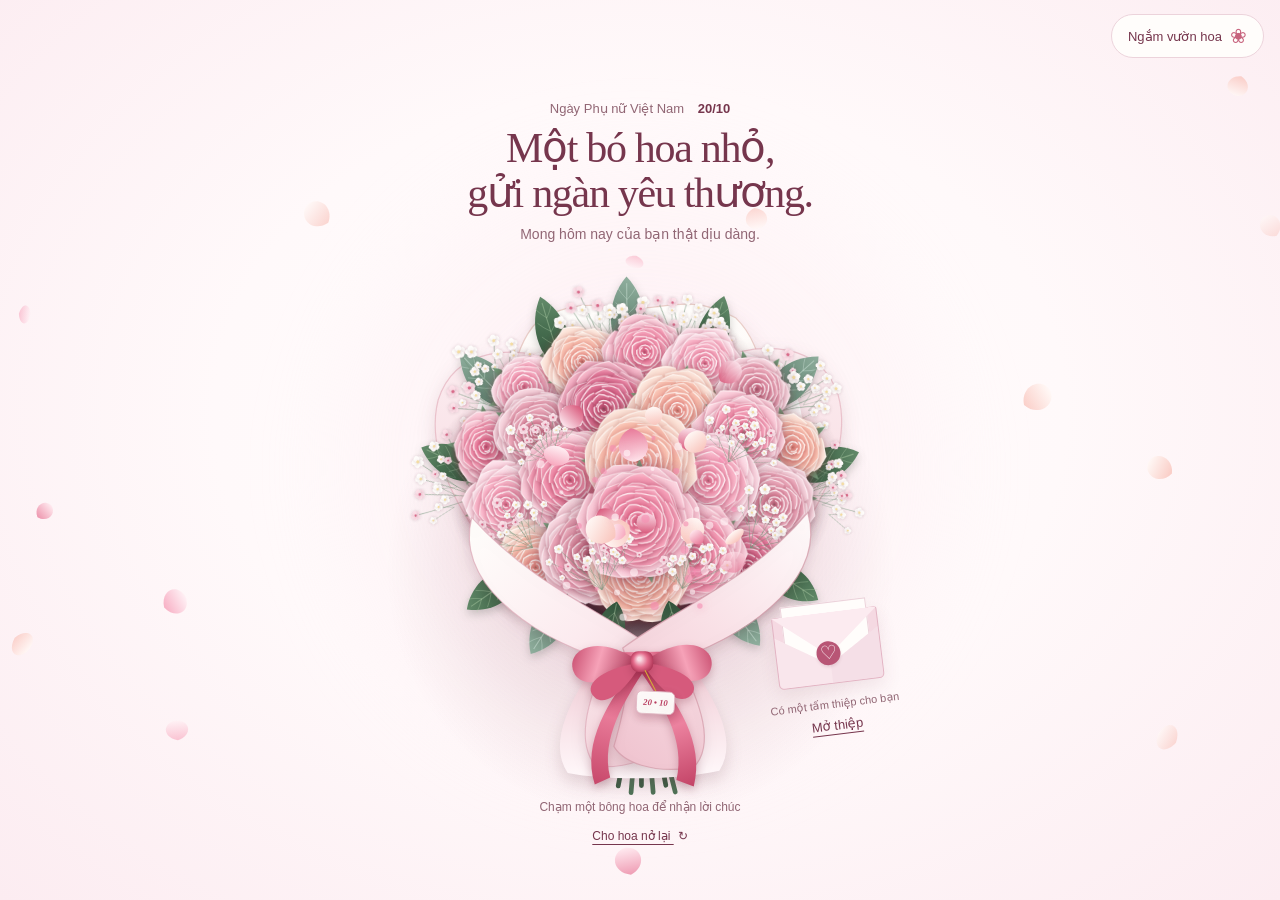
==== index.html @ e723fa94 "Web 20/10 tặng bạn: vườn hoa + thiệp + album chờ ảnh" ====
<!DOCTYPE html>
<html lang="vi">
<head>
  <meta charset="UTF-8">
  <meta name="viewport" content="width=device-width, initial-scale=1.0">
  <meta name="theme-color" content="#fff8fa">
  <meta name="description" content="Một bó hoa và tấm thiệp nhỏ, gửi những lời chúc dịu dàng nhân ngày Phụ nữ Việt Nam 20/10.">
  <title>Một bó hoa dành tặng bạn · 20/10</title>
  <link rel="stylesheet" href="./style.css">
  <script src="./script.js" defer></script>
  <script src="./card.js" defer></script>
  <script src="./album.js" defer></script>
</head>
<body>
  <main>
    <a class="garden-link" href="./garden.html">Ngắm vườn hoa <span aria-hidden="true">❀</span></a>
    <canvas id="ambientPetalsCanvas" aria-hidden="true"></canvas>
    <header class="greeting">
      <p class="occasion">Ngày Phụ nữ Việt Nam <span>20/10</span></p>
      <h1>Một bó hoa nhỏ,<br>gửi ngàn yêu thương.</h1>
      <p class="greeting-caption">Mong hôm nay của bạn thật dịu dàng.</p>
    </header>

    <div class="gift-layout">
      <section class="scene-column" aria-label="Hoa và những lời chúc 20/10">


        <div class="gift-visuals">
          <div class="bouquet-composition">
            <div id="bouquetStageWrapper" role="button" tabindex="0"
              aria-label="Bó hoa hồng. Nhấn Enter để nhận lời chúc; dùng phím mũi tên để chọn bông hoa."
              aria-describedby="bouquetHint">
              <canvas id="bouquetCanvas" aria-hidden="true"></canvas>
            </div>
            <button class="envelope-button" id="openCard" type="button" aria-haspopup="dialog" aria-controls="greetingCard" aria-expanded="false" hidden>
              <span class="envelope" aria-hidden="true"><span class="envelope-letter">Gửi bạn</span><span class="envelope-seal">♡</span></span>
              <span class="envelope-caption">Có một tấm thiệp cho bạn</span>
              <span class="envelope-action">Mở thiệp</span>
            </button>
          </div>

        </div>

        <footer class="scene-footer">
          <p id="bouquetHint" class="bouquet-hint">Chạm một bông hoa để nhận lời chúc</p>
          <p id="roseWish" class="rose-wish" role="status" aria-live="polite" aria-atomic="true"></p>
          <button class="text-button" id="replayBloom" type="button">Cho hoa nở lại <span aria-hidden="true">↻</span></button>
        </footer>
      </section>

      <dialog id="greetingCard" class="card-dialog" aria-labelledby="cardTitle">
        <div class="letter-paper">
          <button class="close-button" id="closeCard" type="button" aria-label="Đóng thiệp">×</button>
          <div id="cardReading">
            <div class="letter-date" aria-label="Ngày 20 tháng 10"><span>20</span><span class="date-stem" aria-hidden="true"></span><span>10</span></div>
            <p class="letter-recipient">Gửi <span id="cardRecipient">Bạn</span>,</p>
            <h2 id="cardTitle">Chúc bạn một ngày<br>thật nhiều yêu thương.</h2>
            <div class="letter-flower" aria-hidden="true">❀</div>
            <p id="cardMessage" class="letter-message"></p>
            <div class="letter-signoff"><p>Với thật nhiều thương mến,</p><p id="cardSender" class="letter-signature"></p></div>
            <div class="letter-fold" aria-hidden="true"></div>
            <div class="letter-actions"><button id="viewAlbum" class="text-button" type="button" aria-controls="memoryAlbum">Xem album kỷ niệm <span aria-hidden="true">♡</span></button><button id="editCard" class="text-button" type="button">Viết lời chúc riêng <span aria-hidden="true">✎</span></button></div>
          </div>
          <form id="cardEditor" hidden>
            <p class="editor-intro">Một tấm thiệp mang lời của bạn.</p>
            <h2 id="editorTitle" class="editor-title">Viết chút yêu thương</h2>
            <label for="recipientInput">Gửi đến</label>
            <input id="recipientInput" name="recipient" maxlength="60" required autocomplete="off">
            <label for="messageInput">Lời chúc 20/10</label>
            <textarea id="messageInput" name="message" rows="7" maxlength="1500" required></textarea>
            <label for="senderInput">Người gửi</label>
            <input id="senderInput" name="sender" maxlength="60" required autocomplete="off">
            <p class="editor-hint">Lời chúc được lưu trên trình duyệt này.</p>
            <div class="editor-actions"><button class="primary-button" type="submit">Lưu lời chúc</button><button class="text-button" id="cancelEdit" type="button">Hủy</button></div>
          </form>
          <p id="cardStatus" class="card-status" role="status" aria-live="polite"></p>
        </div>
      </dialog>
    </div>
    <section id="memoryAlbum" class="memory-album" aria-labelledby="albumTitle" hidden>
      <header class="album-heading">
        <p class="album-note">Một chút kỷ niệm, dành riêng cho bạn</p>
        <h2 id="albumTitle">Những khoảnh khắc thương yêu</h2>
        <button id="toggleAlbum" class="text-button" type="button" aria-expanded="false" aria-controls="albumPhotos">Xòe album <span aria-hidden="true">♡</span></button>
        <button id="editAlbum" class="text-button" type="button" aria-expanded="false" aria-controls="albumPhotos">Thay ảnh <span aria-hidden="true">✎</span></button>
      </header>
      <p id="albumEditHint" class="album-edit-hint" hidden>Chọn ảnh từ thiết bị của bạn, tối đa 20 MB mỗi ảnh. Ảnh được lưu trên trình duyệt này, không tự gửi sang thiết bị khác.</p>
      <p id="albumStatus" class="album-status" role="status" aria-live="polite" aria-atomic="true"></p>
      <div id="albumPhotos" class="album-photos">
        <figure class="portrait-card album-card">
          <div class="portrait-photo"><img src="./assets/portrait-placeholder.webp" alt="Ảnh kỷ niệm thứ nhất của người nhận thiệp" width="768" height="1024" decoding="async"></div>
          <figcaption><span class="portrait-dedication">Một nụ cười thật tươi.</span><span class="portrait-date">Khoảnh khắc đáng nhớ</span></figcaption>
          <div class="photo-actions" hidden>
            <button class="text-button change-photo" type="button" aria-label="Đổi ảnh thứ nhất">Đổi ảnh</button>
            <button class="text-button reset-photo" type="button" aria-label="Khôi phục ảnh thứ nhất" disabled>Ảnh ban đầu</button>
            <input class="photo-input" type="file" accept="image/*" aria-label="Chọn ảnh thứ nhất" hidden>
          </div>
        </figure>
        <figure class="portrait-card album-card">
          <div class="portrait-photo"><img src="./assets/portrait-placeholder.webp" alt="Ảnh kỷ niệm thứ hai của người nhận thiệp" width="768" height="1024" decoding="async" loading="lazy"></div>
          <figcaption><span class="portrait-dedication">Ngày vui bên nhau.</span><span class="portrait-date">20 tháng 10</span></figcaption>
          <div class="photo-actions" hidden>
            <button class="text-button change-photo" type="button" aria-label="Đổi ảnh thứ hai">Đổi ảnh</button>
            <button class="text-button reset-photo" type="button" aria-label="Khôi phục ảnh thứ hai" disabled>Ảnh ban đầu</button>
            <input class="photo-input" type="file" accept="image/*" aria-label="Chọn ảnh thứ hai" hidden>
          </div>
        </figure>
        <figure class="portrait-card album-card">
          <div class="portrait-photo"><img src="./assets/portrait-placeholder.webp" alt="Ảnh kỷ niệm thứ ba của người nhận thiệp" width="768" height="1024" decoding="async" loading="lazy"></div>
          <figcaption><span class="portrait-dedication">Kỷ niệm của chúng ta.</span><span class="portrait-date">Những ngày thật vui</span></figcaption>
          <div class="photo-actions" hidden>
            <button class="text-button change-photo" type="button" aria-label="Đổi ảnh thứ ba">Đổi ảnh</button>
            <button class="text-button reset-photo" type="button" aria-label="Khôi phục ảnh thứ ba" disabled>Ảnh ban đầu</button>
            <input class="photo-input" type="file" accept="image/*" aria-label="Chọn ảnh thứ ba" hidden>
          </div>
        </figure>
        <figure class="portrait-card album-card">
          <div class="portrait-photo"><img src="./assets/portrait-placeholder.webp" alt="Ảnh kỷ niệm thứ tư của người nhận thiệp" width="768" height="1024" decoding="async" loading="lazy"></div>
          <figcaption><span class="portrait-dedication">Mong bạn luôn rạng rỡ.</span><span class="portrait-date">Hôm nay và cả mai sau</span></figcaption>
          <div class="photo-actions" hidden>
            <button class="text-button change-photo" type="button" aria-label="Đổi ảnh thứ tư">Đổi ảnh</button>
            <button class="text-button reset-photo" type="button" aria-label="Khôi phục ảnh thứ tư" disabled>Ảnh ban đầu</button>
            <input class="photo-input" type="file" accept="image/*" aria-label="Chọn ảnh thứ tư" hidden>
          </div>
        </figure>
      </div>
      <p class="album-footnote">Có những điều nhỏ, nhớ lại vẫn thấy vui.</p>
    </section>
    <noscript><p class="noscript-message">Bật JavaScript để ngắm hoa nở và mở thiệp 20/10 nhé.</p></noscript>
  </main>
</body>
</html>
---- style.css ----
:root {
  --paper: #fffdfb;
  --blush: #fff8fa;
  --rose: #c7637d;
  --ink: #76364d;
  --muted: #916674;
  --line: #ecd3db;
  --bouquet-size: clamp(210px, calc(100dvh - 300px), 560px);
  color: var(--ink);
  font-family: "Segoe UI", Arial, sans-serif;
  font-synthesis: none;
}
* { box-sizing: border-box; }
[hidden] { display: none !important; }
html, body { margin: 0; min-width: 320px; min-height: 100%; }
body {
  background: radial-gradient(ellipse at 50% 46%, #fffdfd 0%, #fff9fa 47%, #fcecf1 100%);
  -webkit-tap-highlight-color: transparent;
}
button, input, textarea { font: inherit; }
button { color: inherit; cursor: pointer; touch-action: manipulation; }
button:focus-visible, a:focus-visible, [tabindex]:focus-visible, input:focus-visible, textarea:focus-visible {
  outline: 2px solid var(--ink); outline-offset: 5px;
}
main {
  min-height: 100vh; min-height: 100dvh;
  display: grid; align-content: center;
  position: relative; isolation: isolate;
  padding: max(72px, calc(env(safe-area-inset-top) + 64px)) clamp(16px, 3vw, 48px) max(16px, env(safe-area-inset-bottom));
}
.garden-link {
  position: absolute; top: max(14px, env(safe-area-inset-top));
  right: max(16px, env(safe-area-inset-right)); z-index: 4;
  display: inline-flex; align-items: center; gap: 8px;
  min-height: 44px; padding: 10px 16px; border: 1px solid var(--line); border-radius: 24px;
  background: var(--paper); color: var(--ink); font-size: 13px; text-decoration: none;
}
.garden-link:hover { background: #fae7ef; }
.garden-link span { color: var(--rose); font-size: 20px; line-height: 1; }
.gift-layout {
  width: min(100%, 1040px); margin-inline: auto;
  display: grid; grid-template-columns: minmax(0, 1fr); align-items: start;
  gap: 32px clamp(28px, 4vw, 60px);
}
.scene-column { min-width: 0; display: flex; flex-direction: column; align-items: center; }
.gift-visuals {
  width: 100%; margin: 4px auto 0; display: grid; place-items: center;
}
.portrait-card {
  position: relative; min-width: 0; width: 100%; max-width: 275px;
  justify-self: center; margin: 0; padding: 10px 10px 0;
  background: var(--paper); border: 1px solid #ecd3db99;
  box-shadow: 0 14px 40px #76364d10, 0 2px 7px #76364d08;
  transform-origin: top left;
}
.portrait-photo { overflow: hidden; aspect-ratio: 3 / 4; background: #f3e4e5; }
.portrait-photo img { display: block; width: 100%; height: 100%; object-fit: cover; object-position: center; }
.portrait-card figcaption { padding: 19px 6px 20px; text-align: center; }
.portrait-dedication { display: block; font: italic clamp(16px, 1.6vw, 21px)/1.45 "Palatino Linotype", Georgia, serif; text-wrap: pretty; }
.portrait-date { display: block; color: var(--muted); margin-top: 11px; font-size: 10px; line-height: 1.6; }
main::before {
  content: ''; position: absolute; left: 50%; top: 52%; z-index: -1;
  width: min(90vw, 700px); aspect-ratio: 1;
  transform: translate(-50%, -50%); border-radius: 50%;
  background: radial-gradient(circle, rgba(252, 210, 223, .45), rgba(254, 235, 242, .16) 57%, transparent 73%);
  filter: blur(26px); pointer-events: none;
}
.greeting { width: fit-content; max-width: 100%; margin: 0 auto 8px; transform-origin: top left; position: relative; z-index: 1; text-align: center; }
.occasion { margin: 0 0 10px; font-size: 13px; color: var(--muted); }
.occasion span { margin-left: 10px; color: var(--ink); font-weight: 600; }
h1, h2, .letter-recipient { font-family: "Palatino Linotype", "Book Antiqua", Palatino, Georgia, serif; font-weight: 400; }
h1 { margin: 0; font-size: clamp(28px, 3.4vw, 42px); line-height: 1.08; letter-spacing: -1.3px; }
.greeting-caption { font-size: 14px; color: var(--muted); margin: 10px 0 0; }
.bouquet-composition {
  position: relative; min-width: 0; margin: -12px auto -8px;
  width: min(100%, var(--bouquet-size));
  transform-origin: top left;
}
#bouquetStageWrapper {
  position: relative; width: 100%; aspect-ratio: 1; border-radius: 45%;
  cursor: pointer; touch-action: manipulation;
  animation: bouquet-entrance 1.15s cubic-bezier(.16, 1, .3, 1) both;
}
#bouquetCanvas { width: 100%; height: 100%; display: block; }
.envelope-button {
  position: absolute; right: 8px; top: 66%; width: clamp(126px, 29%, 164px);
  padding: 0; border: 0; background: transparent; text-align: center;
  transform: rotate(-7deg); animation: envelope-arrival .8s cubic-bezier(.2,.8,.2,1) both;
}
.envelope {
  position: relative; display: block; width: 106px; height: 72px; margin: 0 auto 12px;
  background: #f5d9e2; border: 1px solid #e3b5c4; border-radius: 2px 2px 5px 5px;
  box-shadow: 0 8px 18px #76364d18;
}
.envelope::before {
  content: ''; position: absolute; inset: 0; z-index: 2;
  background: linear-gradient(32deg, #f9e6ec 49%, transparent 50%) left / 51% 100% no-repeat,
              linear-gradient(-32deg, #f5dfe7 49%, transparent 50%) right / 51% 100% no-repeat;
  border-radius: inherit;
}
.envelope::after {
  content: ''; position: absolute; inset: -1px -1px 0; z-index: 3;
  background: #fcebf0; clip-path: polygon(0 0, 100% 0, 50% 61%);
  transform-origin: top; transition: transform .4s ease;
}
.envelope-letter {
  position: absolute; inset: -11px 9px 9px; padding: 12px 0 0;
  background: var(--paper); border: 1px solid var(--line);
  font-family: Georgia, serif; font-style: italic; font-size: 13px;
  transition: transform .4s ease;
}
.envelope-seal {
  position: absolute; left: calc(50% - 12px); top: 28px; z-index: 4;
  width: 24px; height: 24px; border-radius: 50%; background: #b85575;
  color: #fff6f8; font: 19px/24px Georgia, serif; box-shadow: 0 2px 3px #76364d22;
}
.envelope-caption, .envelope-action { display: block; font-size: 11px; line-height: 1.5; }
.envelope-caption { color: var(--muted); }
.envelope-action { font-size: 13px; text-decoration: underline; text-underline-offset: 4px; margin-top: 3px; }
@media (hover: hover) {
  .envelope-button:hover .envelope-letter { transform: translateY(-7px); }
  .envelope-button:hover .envelope::after { transform: rotateX(35deg); }
}
.scene-footer { transform-origin: top left; width: min(100%, 540px); margin-top: 6px; text-align: center; position: relative; z-index: 1; }
.bouquet-hint { font-size: 12px; color: var(--muted); margin: 0; }
.rose-wish { font: italic 17px/1.6 Georgia, serif; margin: 6px auto 2px; max-width: 440px; min-height: 54px; text-wrap: pretty; }
.rose-wish:empty { min-height: 0; margin: 0; }
.rose-wish.is-new { animation: wish-arrival .4s ease both; }
.text-button { border: 0; background: transparent; padding: 12px 8px; font-size: 12px; text-decoration: underline; text-underline-offset: 4px; }
.text-button span { display: inline-block; margin-left: 4px; text-decoration: none; }
#replayBloom { margin-top: 3px; }
#ambientPetalsCanvas { position: fixed; inset: 0; width: 100%; height: 100%; display: block; pointer-events: none; z-index: 2; }
.card-dialog {
  position: relative; z-index: 3; inset: auto; justify-self: center; align-self: start;
  width: min(100%, 620px); min-width: 0; max-width: none; max-height: none; margin: 0;
  padding: 0; border: 0; border-radius: 5px; color: var(--ink);
  background: var(--paper); box-shadow: 0 20px 70px #76364d14, 0 2px 8px #76364d0d;
  overflow: visible; scroll-margin-block: 24px;
}
.card-dialog[open] { animation: letter-open .45s .4s cubic-bezier(.16,1,.3,1) both; }
.letter-paper { position: relative; padding: 18px 30px 10px; background: linear-gradient(90deg, transparent 49.7%, #eedde33b 50%, transparent 50.3%), var(--paper); }
.letter-paper::before { content: ''; position: absolute; inset: 10px; border: 1px solid #ecd3db99; border-radius: 2px; pointer-events: none; }
.close-button { position: absolute; right: 15px; top: 14px; z-index: 1; width: 36px; height: 36px; background: transparent; border: 0; border-radius: 50%; font-size: 25px; font-weight: 300; }
.close-button:hover { background: #f9eaf0; }
.letter-date { display: flex; align-items: center; justify-content: center; gap: 13px; font: 28px/1.1 Georgia, serif; color: var(--rose); margin: 0 0 10px; }
.date-stem { width: 1px; height: 32px; background: var(--line); transform: rotate(25deg); }
.letter-recipient { margin: 0 0 10px; font-size: 19px; overflow-wrap: anywhere; }
#cardTitle { margin: 0; font-size: 31px; line-height: 1.2; letter-spacing: -.6px; }
.letter-flower { text-align: center; font: 29px/1 Georgia, serif; color: var(--rose); margin: 6px 0 8px; }
.letter-message { white-space: pre-wrap; overflow-wrap: anywhere; font-size: 14px; line-height: 1.65; margin: 0; }
.message-paragraph { display: block; }
.message-paragraph + .message-paragraph { margin-top: 12px; }
.letter-signoff { margin-top: 10px; text-align: right; }
.letter-signoff > p:first-child { margin: 0 0 3px; font-size: 12px; color: var(--muted); }
.letter-signature { font: italic 23px/1.4 "Palatino Linotype", Georgia, serif; margin: 0; overflow-wrap: anywhere; }
.letter-fold { height: 1px; margin: 8px -30px 2px; background: #ecd3db77; box-shadow: 0 1px 2px #76364d08; }
.letter-actions { text-align: center; }
.letter-actions .text-button { padding-block: 8px; }
.card-status { font-size: 12px; color: var(--muted); text-align: center; margin: 0; line-height: 1.6; }
.card-status:not(:empty) { padding: 8px 0; }
.editor-intro { margin: 10px 0; font-size: 12px; color: var(--muted); }
.editor-title { font-size: 27px; line-height: 1.2; margin: 0 0 26px; }
#cardEditor label { display: block; font-size: 13px; margin: 18px 0 8px; }
#cardEditor input, #cardEditor textarea { width: 100%; border: 1px solid #dcb8c5; border-radius: 5px; background: #fff9fb; color: var(--ink); padding: 11px 12px; font-size: 14px; line-height: 1.6; }
#cardEditor textarea { resize: vertical; min-height: 150px; }
.editor-hint { font-size: 11px; color: var(--muted); line-height: 1.7; margin-top: 14px; }
.editor-actions { display: flex; align-items: center; gap: 16px; margin: 20px 0 10px; }
.primary-button { border: 1px solid var(--ink); border-radius: 5px; padding: 12px 20px; font-size: 13px; background: var(--ink); color: var(--paper); }
.noscript-message { text-align: center; font-size: 14px; }
/* The album is a second chapter, revealed only after the letter is opened. */
.memory-album {
  position: relative; z-index: 3; width: min(100%, 850px); min-width: 0;
  margin: clamp(32px, 4vw, 54px) auto 8px; text-align: center; scroll-margin-top: 32px;
  opacity: 0; transform: translateY(24px);
  transition: opacity .8s ease, transform .8s cubic-bezier(.2,.8,.2,1);
}
.memory-album.is-revealed { opacity: 1; transform: none; }
.album-heading { margin-bottom: 26px; }
.album-note { color: var(--muted); font-size: 12px; line-height: 1.7; margin: 0 0 12px; }
#albumTitle { font-size: clamp(26px, 3vw, 34px); line-height: 1.25; margin: 0 0 8px; letter-spacing: -.5px; }
.album-photos { display: grid; grid-template-columns: minmax(0, 1fr); gap: 28px; padding: 18px 18px 14px; }
.album-card { grid-area: 1 / 1; width: min(100%, 230px); max-width: none; transform-origin: center; }
.album-card:nth-child(1) { z-index: 3; transform: rotate(-3deg); }
.album-card:nth-child(2) { z-index: 2; transform: translate(12px, -6px) rotate(7deg); }
.album-card:nth-child(3) { z-index: 1; transform: translate(-12px, -10px) rotate(-9deg); }
.album-card .portrait-dedication { font-size: 17px; }
.album-card figcaption { padding: 16px 4px 18px; }
.album-card .portrait-date { margin-top: 8px; }
.album-edit-hint, .album-status { max-width: 520px; margin: 0 auto 16px; color: var(--muted); font-size: 12px; line-height: 1.7; }
.album-status:empty { display: none; }
.photo-actions { display: flex; justify-content: center; flex-wrap: wrap; gap: 0 4px; padding: 0 0 8px; }
.photo-actions .text-button { min-height: 44px; padding: 10px 6px; }
.photo-actions button:disabled { opacity: .5; cursor: default; }
.album-card[aria-busy="true"] .portrait-photo { opacity: .65; }
.memory-album.is-spread .album-photos { grid-template-columns: repeat(3, minmax(0, 1fr)); }
.memory-album.is-spread .album-card { grid-area: auto; transform: rotate(var(--photo-angle)); animation: photo-unfold .65s cubic-bezier(.2,.8,.2,1) both; }
.memory-album.is-spread .album-card:nth-child(1) { --photo-angle: -4deg; }
.memory-album.is-spread .album-card:nth-child(2) { --photo-angle: 2deg; animation-delay: .13s; }
.memory-album.is-spread .album-card:nth-child(3) { --photo-angle: -2deg; animation-delay: .26s; }
.album-footnote { margin: 22px 0 0; color: var(--muted); font: italic 15px/1.7 Georgia, serif; }
@keyframes photo-unfold {
  from { opacity: 0; transform: translateY(22px) rotate(0); }
  to { opacity: 1; transform: translateY(0) rotate(var(--photo-angle)); }
}
@media (min-width: 1100px) {
  body.card-open .gift-layout { grid-template-columns: minmax(0, 1fr) minmax(400px, 470px); align-items: center; }
  body.card-open .bouquet-composition { width: min(100%, var(--bouquet-size)); }
  body.card-open .envelope-button { right: 0; width: 126px; }
  body.card-open .envelope { width: 88px; height: 60px; }
  body.card-open .envelope-seal { top: 22px; }
  body.card-open .envelope-caption { font-size: 10px; }
  body.card-open .envelope-action { font-size: 12px; }
  body.card-open .card-dialog { width: 100%; }
}
@media (min-width: 601px) and (max-width: 1099px) {
  body.card-open .bouquet-composition { width: min(100%, var(--bouquet-size)); }
}
@media (max-width: 600px) {
  .occasion { font-size: 12px; margin-bottom: 8px; }
  .greeting { margin-bottom: 6px; }
  .greeting-caption { font-size: 12px; margin-top: 8px; }
  .gift-visuals { margin-top: 2px; }
  .bouquet-composition { margin-top: 0; margin-bottom: 4px; width: min(100%, var(--bouquet-size)); }
  .envelope-button { right: 6px; top: 68%; width: 130px; }
  .envelope { width: 88px; height: 60px; margin-bottom: 9px; }
  .envelope-seal { top: 22px; }
  .envelope-caption { font-size: 10px; }
  .envelope-action { font-size: 12px; }
  .rose-wish { font-size: 16px; padding: 0 10px; }
  .letter-paper { padding: 18px 24px 10px; }
  .letter-fold { margin-left: -24px; margin-right: -24px; }
  #cardTitle { font-size: 29px; }
  .memory-album.is-spread .album-photos { grid-template-columns: minmax(0, 1fr); gap: 32px; }
}
@keyframes bouquet-entrance { from { opacity: 0; transform: translateY(18px) scale(.92); } to { opacity: 1; transform: translateY(0) scale(1); } }
@keyframes envelope-arrival { from { opacity: 0; transform: translateY(14px) rotate(-12deg); } to { opacity: 1; transform: translateY(0) rotate(-7deg); } }
@keyframes letter-open { from { opacity: 0; transform: translateY(16px); } to { opacity: 1; transform: translateY(0); } }
@keyframes wish-arrival { from { opacity: 0; transform: translateY(5px); } to { opacity: 1; transform: translateY(0); } }
@media (prefers-reduced-motion: reduce) {
  *, *::before, *::after { animation: none !important; transition: none !important; scroll-behavior: auto !important; }
}

/* Album video card (sister edition) */
.portrait-photo video { width: 100%; height: 100%; object-fit: cover; display: block; background: #2b1220; }
.album-play-hint { position: absolute; right: 10px; bottom: 10px; z-index: 2; background: rgba(43, 10, 26, .72); color: #ffe3ef; font-size: 12px; padding: 4px 9px; border-radius: 999px; pointer-events: none; }
.portrait-photo { position: relative; }

/* Sister edition: 4th photo + video in the stack/spread, tablet columns, lightbox */
.album-card:nth-child(4) { z-index: 0; transform: translate(6px, -14px) rotate(4deg); }
.memory-album.is-spread .album-card:nth-child(4) { --photo-angle: 3deg; animation-delay: .39s; }
.memory-album.is-spread .album-card-video { --photo-angle: -1.5deg; transform: rotate(var(--photo-angle)); animation: photo-unfold .65s cubic-bezier(.2,.8,.2,1) both; animation-delay: .5s; }
@media (min-width: 601px) and (max-width: 900px) {
  .memory-album.is-spread .album-photos { grid-template-columns: repeat(2, minmax(0, 1fr)); }
}
.album-card .portrait-photo img { cursor: zoom-in; }
.album-lightbox { position: fixed; inset: 0; z-index: 80; background: rgba(32, 8, 22, .93); display: flex; flex-direction: column; align-items: center; justify-content: center; gap: 14px; padding: 22px; }
.album-lightbox[hidden] { display: none; }
.album-lightbox img { max-width: min(94vw, 540px); max-height: 74vh; object-fit: contain; border: 10px solid #fffdf9; border-bottom-width: 16px; background: #fffdf9; box-shadow: 0 24px 60px rgba(0, 0, 0, .55); }
.album-lightbox .lb-caption { color: #ffe9f2; font: italic 17px/1.5 Georgia, serif; text-align: center; margin: 0; }
.album-lightbox .lb-close { position: absolute; top: 14px; right: 16px; width: 44px; height: 44px; border-radius: 50%; border: 1px solid rgba(255, 255, 255, .55); background: rgba(255, 255, 255, .08); color: #fff; font-size: 24px; line-height: 1; cursor: pointer; }

/* Gallery lightbox (sister edition) */
.album-lightbox .lb-media { display: flex; align-items: center; justify-content: center; max-width: min(94vw, 540px); }
.album-lightbox .lb-media img { max-width: min(94vw, 540px); max-height: 74vh; object-fit: contain; border: 10px solid #fffdf9; border-bottom-width: 16px; background: #fffdf9; box-shadow: 0 24px 60px rgba(0, 0, 0, .55); }
.album-lightbox .lb-media video { max-width: min(94vw, 540px); max-height: 74vh; border: 10px solid #fffdf9; border-bottom-width: 16px; background: #000; box-shadow: 0 24px 60px rgba(0, 0, 0, .55); }
.album-lightbox .lb-nav { position: absolute; top: 50%; transform: translateY(-50%); width: 46px; height: 46px; border-radius: 50%; border: 1px solid rgba(255, 255, 255, .55); background: rgba(255, 255, 255, .1); color: #fff; font-size: 28px; line-height: 1; cursor: pointer; z-index: 2; }
.album-lightbox .lb-prev { left: 12px; }
.album-lightbox .lb-next { right: 12px; }
.album-lightbox .lb-count { color: rgba(255, 233, 242, .75); font-size: 12.5px; margin: 0; letter-spacing: .12em; }

.album-lightbox { touch-action: none; }
.album-lightbox img { -webkit-user-drag: none; user-select: none; -webkit-user-select: none; }
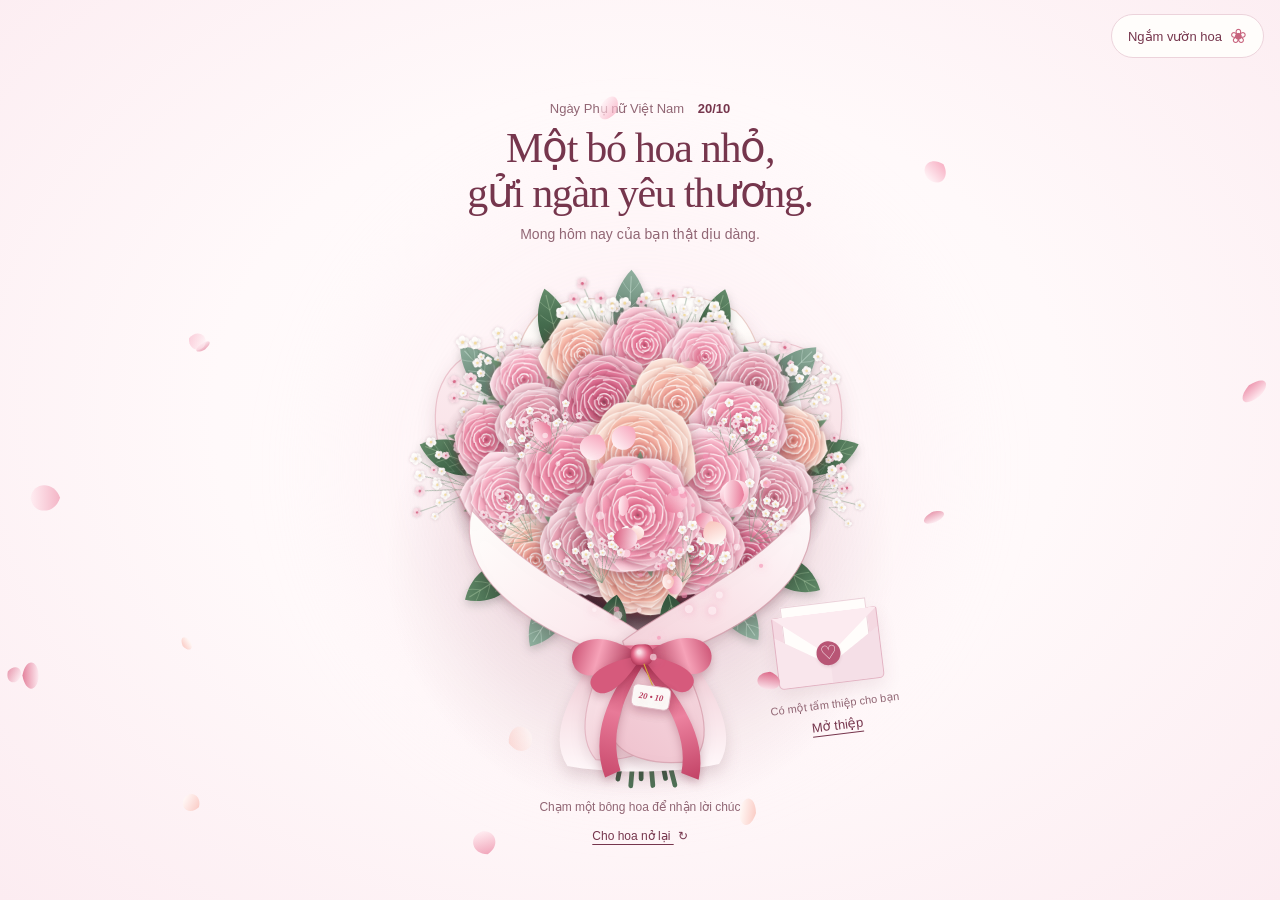
==== commit 072995d3: "Thêm 7 ảnh thật vào album tặng bạn + ghi chú từng ảnh" ====
--- a/index.html
+++ b/index.html
@@ -88,8 +88,8 @@
       <p id="albumStatus" class="album-status" role="status" aria-live="polite" aria-atomic="true"></p>
       <div id="albumPhotos" class="album-photos">
         <figure class="portrait-card album-card">
-          <div class="portrait-photo"><img src="./assets/portrait-placeholder.webp" alt="Ảnh kỷ niệm thứ nhất của người nhận thiệp" width="768" height="1024" decoding="async"></div>
-          <figcaption><span class="portrait-dedication">Một nụ cười thật tươi.</span><span class="portrait-date">Khoảnh khắc đáng nhớ</span></figcaption>
+          <div class="portrait-photo"><img src="./assets/album/ban-1.jpg" alt="Ảnh kỷ niệm thứ nhất của người nhận thiệp" width="768" height="1024" decoding="async"></div>
+          <figcaption><span class="portrait-dedication">Một ngày đi làm đẹp.</span><span class="portrait-date">Khoảnh khắc đáng nhớ</span></figcaption>
           <div class="photo-actions" hidden>
             <button class="text-button change-photo" type="button" aria-label="Đổi ảnh thứ nhất">Đổi ảnh</button>
             <button class="text-button reset-photo" type="button" aria-label="Khôi phục ảnh thứ nhất" disabled>Ảnh ban đầu</button>
@@ -97,8 +97,8 @@
           </div>
         </figure>
         <figure class="portrait-card album-card">
-          <div class="portrait-photo"><img src="./assets/portrait-placeholder.webp" alt="Ảnh kỷ niệm thứ hai của người nhận thiệp" width="768" height="1024" decoding="async" loading="lazy"></div>
-          <figcaption><span class="portrait-dedication">Ngày vui bên nhau.</span><span class="portrait-date">20 tháng 10</span></figcaption>
+          <div class="portrait-photo"><img src="./assets/album/ban-2.jpg" alt="Ảnh kỷ niệm thứ hai của người nhận thiệp" width="768" height="1024" decoding="async" loading="lazy"></div>
+          <figcaption><span class="portrait-dedication">Hóa thân thiên thần.</span><span class="portrait-date">Một ngày đi chơi vui</span></figcaption>
           <div class="photo-actions" hidden>
             <button class="text-button change-photo" type="button" aria-label="Đổi ảnh thứ hai">Đổi ảnh</button>
             <button class="text-button reset-photo" type="button" aria-label="Khôi phục ảnh thứ hai" disabled>Ảnh ban đầu</button>
@@ -106,8 +106,8 @@
           </div>
         </figure>
         <figure class="portrait-card album-card">
-          <div class="portrait-photo"><img src="./assets/portrait-placeholder.webp" alt="Ảnh kỷ niệm thứ ba của người nhận thiệp" width="768" height="1024" decoding="async" loading="lazy"></div>
-          <figcaption><span class="portrait-dedication">Kỷ niệm của chúng ta.</span><span class="portrait-date">Những ngày thật vui</span></figcaption>
+          <div class="portrait-photo"><img src="./assets/album/ban-3.jpg" alt="Ảnh kỷ niệm thứ ba của người nhận thiệp" width="768" height="1024" decoding="async" loading="lazy"></div>
+          <figcaption><span class="portrait-dedication">Đi đâu cũng có nhau.</span><span class="portrait-date">Chuyến đi đáng nhớ</span></figcaption>
           <div class="photo-actions" hidden>
             <button class="text-button change-photo" type="button" aria-label="Đổi ảnh thứ ba">Đổi ảnh</button>
             <button class="text-button reset-photo" type="button" aria-label="Khôi phục ảnh thứ ba" disabled>Ảnh ban đầu</button>
@@ -115,12 +115,39 @@
           </div>
         </figure>
         <figure class="portrait-card album-card">
-          <div class="portrait-photo"><img src="./assets/portrait-placeholder.webp" alt="Ảnh kỷ niệm thứ tư của người nhận thiệp" width="768" height="1024" decoding="async" loading="lazy"></div>
-          <figcaption><span class="portrait-dedication">Mong bạn luôn rạng rỡ.</span><span class="portrait-date">Hôm nay và cả mai sau</span></figcaption>
+          <div class="portrait-photo"><img src="./assets/album/ban-4.jpg" alt="Ảnh kỷ niệm thứ tư của người nhận thiệp" width="768" height="1024" decoding="async" loading="lazy"></div>
+          <figcaption><span class="portrait-dedication">Nụ cười thật tươi.</span><span class="portrait-date">Ngày nắng đẹp</span></figcaption>
           <div class="photo-actions" hidden>
             <button class="text-button change-photo" type="button" aria-label="Đổi ảnh thứ tư">Đổi ảnh</button>
             <button class="text-button reset-photo" type="button" aria-label="Khôi phục ảnh thứ tư" disabled>Ảnh ban đầu</button>
             <input class="photo-input" type="file" accept="image/*" aria-label="Chọn ảnh thứ tư" hidden>
+          </div>
+        </figure>
+        <figure class="portrait-card album-card">
+          <div class="portrait-photo"><img src="./assets/album/ban-5.jpg" alt="Ảnh kỷ niệm thứ năm của người nhận thiệp" width="768" height="1024" decoding="async" loading="lazy"></div>
+          <figcaption><span class="portrait-dedication">Bạn bè là nhất.</span><span class="portrait-date">Kỷ niệm của chúng ta</span></figcaption>
+          <div class="photo-actions" hidden>
+            <button class="text-button change-photo" type="button" aria-label="Đổi ảnh thứ năm">Đổi ảnh</button>
+            <button class="text-button reset-photo" type="button" aria-label="Khôi phục ảnh thứ năm" disabled>Ảnh ban đầu</button>
+            <input class="photo-input" type="file" accept="image/*" aria-label="Chọn ảnh thứ năm" hidden>
+          </div>
+        </figure>
+        <figure class="portrait-card album-card">
+          <div class="portrait-photo"><img src="./assets/album/ban-6.jpg" alt="Ảnh kỷ niệm thứ sáu của người nhận thiệp" width="768" height="1024" decoding="async" loading="lazy"></div>
+          <figcaption><span class="portrait-dedication">Xinh lung linh luôn.</span><span class="portrait-date">Một ngày thật đẹp</span></figcaption>
+          <div class="photo-actions" hidden>
+            <button class="text-button change-photo" type="button" aria-label="Đổi ảnh thứ sáu">Đổi ảnh</button>
+            <button class="text-button reset-photo" type="button" aria-label="Khôi phục ảnh thứ sáu" disabled>Ảnh ban đầu</button>
+            <input class="photo-input" type="file" accept="image/*" aria-label="Chọn ảnh thứ sáu" hidden>
+          </div>
+        </figure>
+        <figure class="portrait-card album-card">
+          <div class="portrait-photo"><img src="./assets/album/ban-7.jpg" alt="Ảnh kỷ niệm thứ bảy của người nhận thiệp" width="768" height="1024" decoding="async" loading="lazy"></div>
+          <figcaption><span class="portrait-dedication">Mặc áo đôi nè.</span><span class="portrait-date">Những ngày thật vui</span></figcaption>
+          <div class="photo-actions" hidden>
+            <button class="text-button change-photo" type="button" aria-label="Đổi ảnh thứ bảy">Đổi ảnh</button>
+            <button class="text-button reset-photo" type="button" aria-label="Khôi phục ảnh thứ bảy" disabled>Ảnh ban đầu</button>
+            <input class="photo-input" type="file" accept="image/*" aria-label="Chọn ảnh thứ bảy" hidden>
           </div>
         </figure>
       </div>
--- a/style.css
+++ b/style.css
@@ -270,3 +270,11 @@
 
 .album-lightbox { touch-action: none; }
 .album-lightbox img { -webkit-user-drag: none; user-select: none; -webkit-user-select: none; }
+
+/* Friend edition: cards 5-7 in the stack/spread */
+.album-card:nth-child(5) { z-index: 0; transform: translate(-6px, -18px) rotate(-5deg); }
+.album-card:nth-child(6) { z-index: 0; transform: translate(14px, -4px) rotate(6deg); }
+.album-card:nth-child(7) { z-index: 0; transform: translate(-14px, -8px) rotate(-7deg); }
+.memory-album.is-spread .album-card:nth-child(5) { --photo-angle: -3deg; animation-delay: .52s; }
+.memory-album.is-spread .album-card:nth-child(6) { --photo-angle: 2.5deg; animation-delay: .65s; }
+.memory-album.is-spread .album-card:nth-child(7) { --photo-angle: -2deg; animation-delay: .78s; }
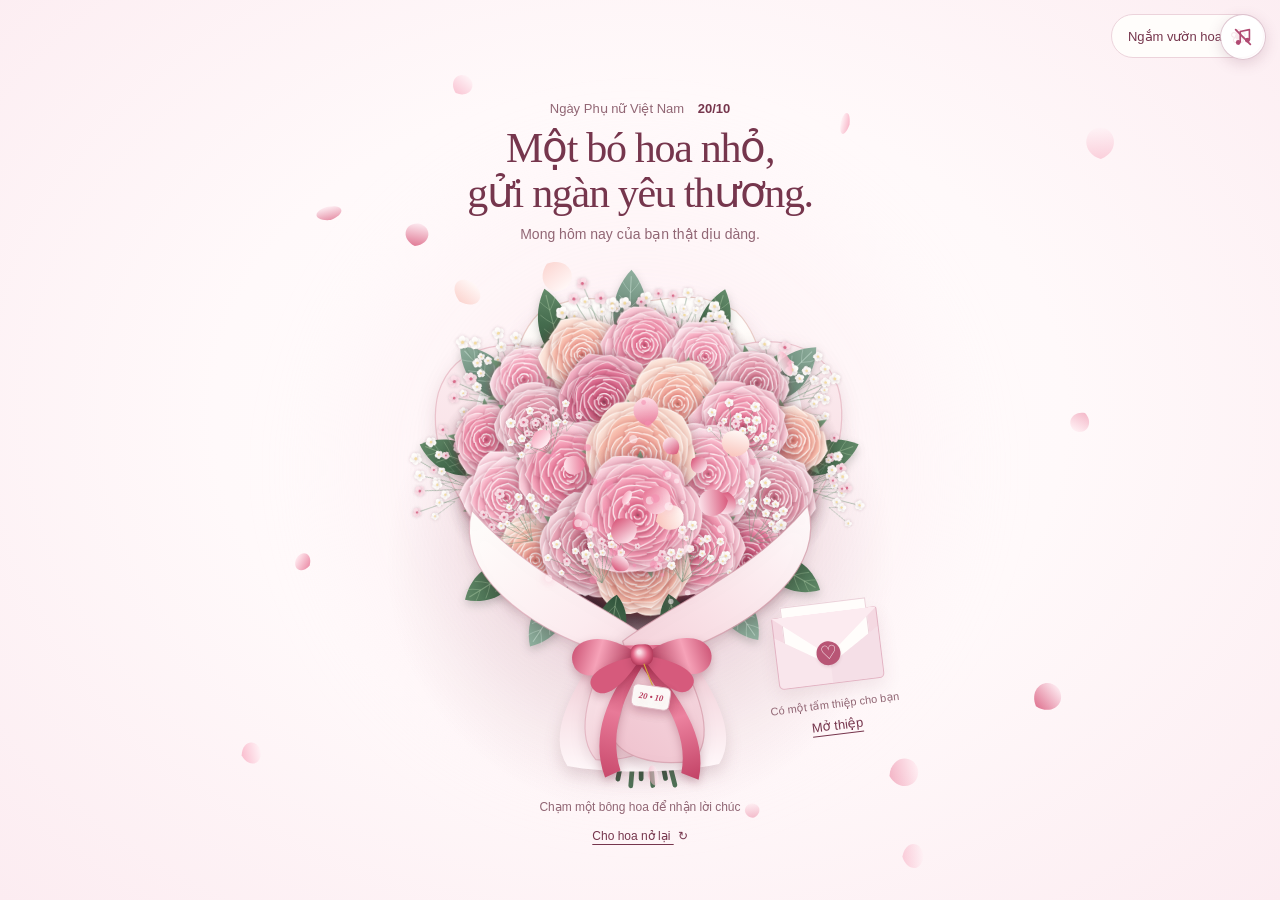
==== commit e8b98fc4: "Nhạc nền Tình Bạn Diệu Kỳ (file người dùng chọn) cho cả trang đầu + trang vườn" ====
--- a/index.html
+++ b/index.html
@@ -155,5 +155,42 @@
     </section>
     <noscript><p class="noscript-message">Bật JavaScript để ngắm hoa nở và mở thiệp 20/10 nhé.</p></noscript>
   </main>
+
+  <!-- Nhạc nền: Tình Bạn Diệu Kỳ (file người dùng cung cấp). Phát khi chạm vào trang, có nút ♪ bật/tắt. -->
+  <audio id="bgMusic" src="./assets/tinh-ban-dieu-ky.mp3" loop preload="auto" aria-hidden="true"></audio>
+  <button id="musicToggle" type="button" aria-label="Bật nhạc nền" aria-pressed="false" title="Bật / tắt nhạc nền" style="position:fixed;top:14px;right:14px;z-index:60;width:46px;height:46px;border-radius:50%;border:1px solid rgba(160,90,120,.35);background:rgba(255,255,255,.85);box-shadow:0 4px 14px rgba(120,60,90,.18);cursor:pointer;display:flex;align-items:center;justify-content:center;padding:0">
+    <svg width="22" height="22" viewBox="0 0 24 24" fill="none" aria-hidden="true"><path d="M9 18V6l10-2v11.5" stroke="#b04a72" stroke-width="1.8" stroke-linejoin="round"/><circle cx="6.8" cy="18" r="2.6" fill="#b04a72"/><circle cx="16.8" cy="15.5" r="2.6" fill="#b04a72"/><line id="musicSlash" x1="4" y1="4" x2="20" y2="20" stroke="#b04a72" stroke-width="2" stroke-linecap="round"/></svg>
+  </button>
+  <style>@keyframes musicPulse{0%,100%{transform:scale(1)}50%{transform:scale(1.09)}} #musicToggle.is-playing{animation:musicPulse 2.4s ease-in-out infinite}</style>
+  <script>
+    (() => {
+      'use strict';
+      const music = document.getElementById('bgMusic');
+      const toggle = document.getElementById('musicToggle');
+      const slash = document.getElementById('musicSlash');
+      let fadeTimer = 0;
+      let on = false;
+      music.volume = 0;
+      function reflect() {
+        toggle.classList.toggle('is-playing', on);
+        toggle.setAttribute('aria-pressed', String(on));
+        toggle.setAttribute('aria-label', on ? 'Tắt nhạc nền' : 'Bật nhạc nền');
+        if (on) { slash.setAttribute('hidden', ''); } else { slash.removeAttribute('hidden'); }
+      }
+      function fadeTo(target, done) {
+        clearInterval(fadeTimer);
+        fadeTimer = setInterval(() => {
+          const d = target - music.volume;
+          if (Math.abs(d) < 0.02) { music.volume = target; clearInterval(fadeTimer); if (done) done(); }
+          else { music.volume = Math.min(1, Math.max(0, music.volume + d * 0.18)); }
+        }, 90);
+      }
+      function play() { music.play().then(() => { on = true; fadeTo(0.45); reflect(); }).catch(() => {}); }
+      function stop() { on = false; fadeTo(0, () => music.pause()); reflect(); }
+      document.addEventListener('pointerdown', () => { if (!on) play(); }, { once: true });
+      toggle.addEventListener('click', () => { if (on) { stop(); } else { play(); } });
+      reflect();
+    })();
+  </script>
 </body>
 </html>
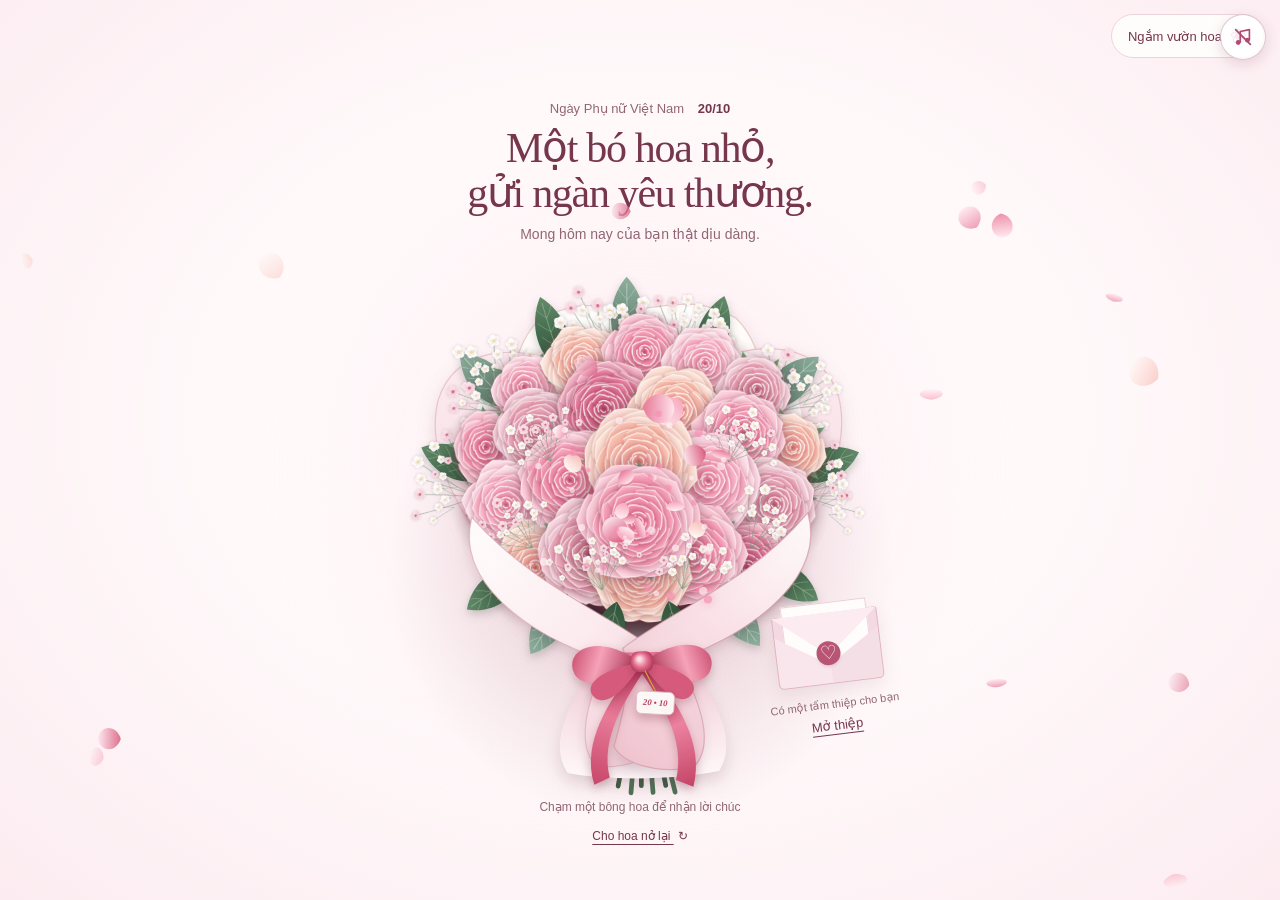
==== commit e042c67f: "Nhạc mặc định bật: tự phát khi mở trang, dự phòng phát ở lần chạm đầu tiên" ====
--- a/index.html
+++ b/index.html
@@ -190,6 +190,7 @@
       document.addEventListener('pointerdown', () => { if (!on) play(); }, { once: true });
       toggle.addEventListener('click', () => { if (on) { stop(); } else { play(); } });
       reflect();
+      play(); // Mặc định mở nhạc: phát ngay khi mở trang (nếu trình duyệt chặn, lần chạm đầu tiên sẽ phát).
     })();
   </script>
 </body>
